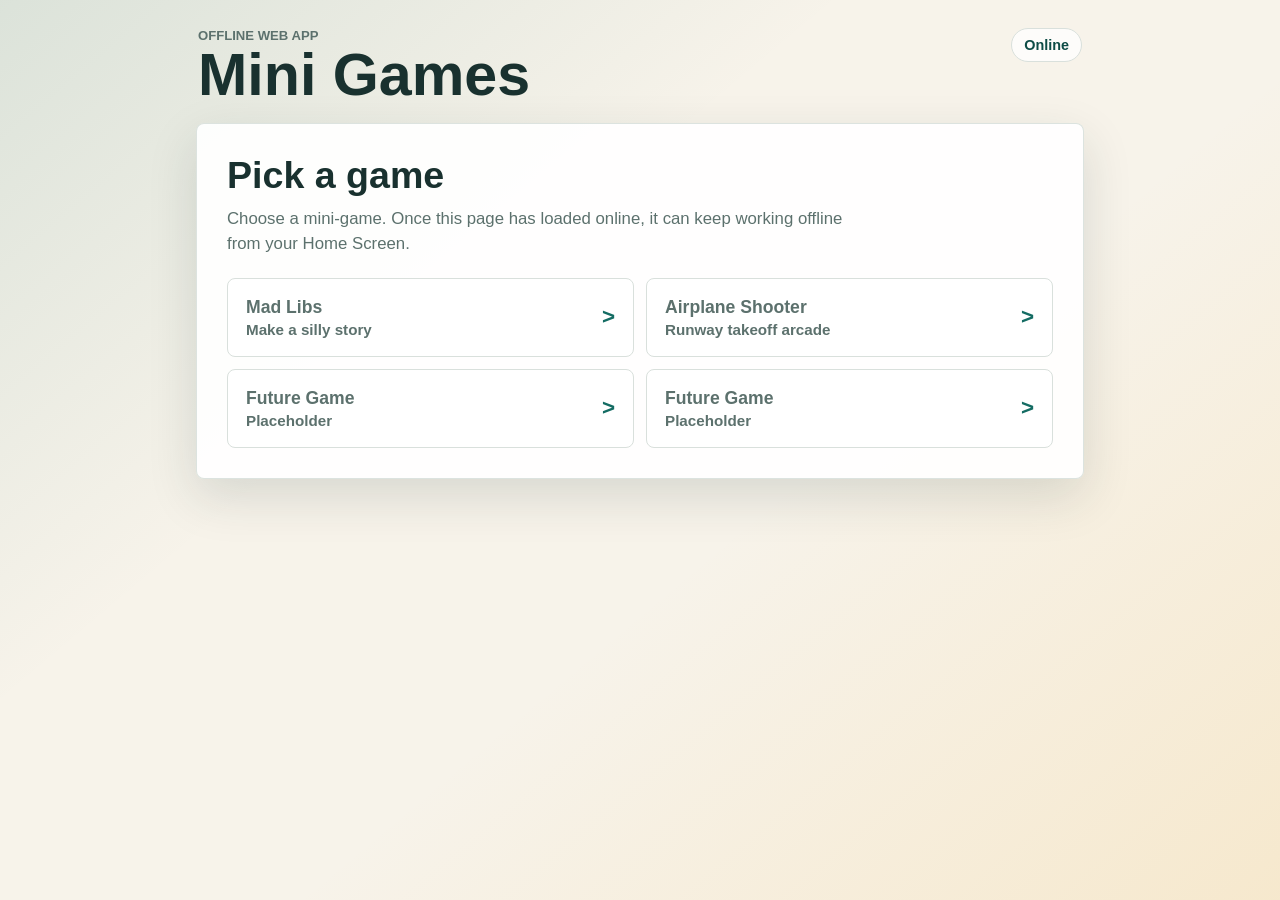
==== index.html @ a7ac85ab "Initial mini games web app" ====
<!doctype html>
<html lang="en">
  <head>
    <meta charset="utf-8">
    <meta name="viewport" content="width=device-width, initial-scale=1, viewport-fit=cover">
    <meta name="theme-color" content="#146c63">
    <meta name="apple-mobile-web-app-capable" content="yes">
    <meta name="apple-mobile-web-app-title" content="Mini Games">
    <meta name="apple-mobile-web-app-status-bar-style" content="default">
    <title>Mini Games</title>
    <link rel="manifest" href="./manifest.json">
    <link rel="icon" href="./assets/icons/app-icon.svg" type="image/svg+xml">
    <link rel="apple-touch-icon" href="./assets/icons/app-icon.svg">
    <link rel="stylesheet" href="./styles.css">
    <script type="module" src="./app.js"></script>
  </head>
  <body>
    <div class="app-frame">
      <header class="top-bar">
        <div>
          <p class="eyebrow">Offline web app</p>
          <h1>Mini Games</h1>
        </div>
        <span id="offlineStatus" class="status-pill" aria-live="polite">Ready</span>
      </header>

      <main id="app" class="screen" tabindex="-1"></main>
    </div>
  </body>
</html>
---- styles.css ----
:root {
  color-scheme: light;
  --bg: #f7f3ea;
  --panel: #ffffff;
  --ink: #19312f;
  --muted: #5c716d;
  --brand: #146c63;
  --brand-dark: #0e4c46;
  --accent: #f2b84b;
  --line: #d9e0dc;
  --shadow: 0 18px 50px rgba(26, 49, 47, 0.14);
  font-family: -apple-system, BlinkMacSystemFont, "Segoe UI", sans-serif;
}

* {
  box-sizing: border-box;
}

[hidden] {
  display: none !important;
}

html {
  min-height: 100%;
  background: var(--bg);
}

body {
  min-height: 100vh;
  margin: 0;
  color: var(--ink);
  background:
    linear-gradient(140deg, rgba(20, 108, 99, 0.12), transparent 36%),
    linear-gradient(320deg, rgba(242, 184, 75, 0.18), transparent 42%),
    var(--bg);
}

button,
input,
select {
  font: inherit;
}

button {
  border: 0;
}

.app-frame {
  width: min(100%, 920px);
  min-height: 100vh;
  margin: 0 auto;
  padding: max(18px, env(safe-area-inset-top)) max(16px, env(safe-area-inset-right)) max(22px, env(safe-area-inset-bottom)) max(16px, env(safe-area-inset-left));
}

.top-bar {
  display: flex;
  align-items: flex-start;
  justify-content: space-between;
  gap: 16px;
  padding: 10px 2px 20px;
}

.eyebrow {
  margin: 0 0 4px;
  color: var(--muted);
  font-size: 0.82rem;
  font-weight: 700;
  letter-spacing: 0;
  text-transform: uppercase;
}

h1,
h2,
h3,
p {
  margin-top: 0;
}

h1 {
  margin-bottom: 0;
  font-size: clamp(2rem, 8vw, 3.7rem);
  line-height: 0.95;
}

h2 {
  margin-bottom: 10px;
  font-size: clamp(1.55rem, 5vw, 2.35rem);
}

h3 {
  margin-bottom: 8px;
}

.status-pill {
  flex: 0 0 auto;
  min-height: 34px;
  padding: 8px 12px;
  border: 1px solid var(--line);
  border-radius: 999px;
  background: rgba(255, 255, 255, 0.78);
  color: var(--brand-dark);
  font-size: 0.9rem;
  font-weight: 800;
}

.screen {
  outline: none;
}

.panel {
  width: 100%;
  padding: clamp(18px, 4vw, 30px);
  border: 1px solid rgba(217, 224, 220, 0.9);
  border-radius: 8px;
  background: rgba(255, 255, 255, 0.92);
  box-shadow: var(--shadow);
}

.intro {
  max-width: 620px;
  color: var(--muted);
  font-size: 1.05rem;
  line-height: 1.45;
}

.menu-grid {
  display: grid;
  grid-template-columns: 1fr;
  gap: 12px;
  margin-top: 22px;
}

.menu-button,
.primary-button,
.secondary-button {
  min-height: 54px;
  border-radius: 8px;
  cursor: pointer;
  font-weight: 800;
  touch-action: manipulation;
}

.menu-button {
  display: flex;
  align-items: center;
  justify-content: space-between;
  gap: 16px;
  width: 100%;
  padding: 18px;
  background: #ffffff;
  color: var(--ink);
  border: 1px solid var(--line);
  text-align: left;
}

.menu-button strong {
  display: block;
  margin-bottom: 3px;
  font-size: 1.1rem;
}

.menu-button span {
  color: var(--muted);
  font-size: 0.95rem;
  font-weight: 600;
}

.menu-button::after {
  content: ">";
  color: var(--brand);
  font-size: 1.4rem;
}

.menu-button:active,
.primary-button:active,
.secondary-button:active {
  transform: scale(0.99);
}

.primary-button {
  padding: 0 20px;
  background: var(--brand);
  color: #ffffff;
}

.secondary-button {
  padding: 0 18px;
  background: #edf5f2;
  color: var(--brand-dark);
  border: 1px solid #cfe2dc;
}

.toolbar {
  display: flex;
  flex-wrap: wrap;
  gap: 10px;
  margin-bottom: 18px;
}

.field label {
  color: var(--muted);
  font-size: 0.95rem;
  font-weight: 800;
}

input {
  width: 100%;
  min-height: 52px;
  padding: 12px 14px;
  border: 1px solid var(--line);
  border-radius: 8px;
  background: #ffffff;
  color: var(--ink);
  font-size: 1rem;
}

select {
  width: 100%;
  min-height: 52px;
  padding: 12px 14px;
  border: 1px solid var(--line);
  border-radius: 8px;
  background: #ffffff;
  color: var(--ink);
  font-size: 1rem;
}

.word-grid {
  display: grid;
  grid-template-columns: 1fr;
  gap: 14px;
  margin: 18px 0 20px;
}

.field {
  display: grid;
  gap: 7px;
}

.field small {
  color: var(--muted);
  line-height: 1.35;
}

.result-story {
  margin: 18px 0 20px;
  padding: 18px;
  border-radius: 8px;
  background: #fff8e6;
  border: 1px solid #f1db9d;
  font-size: 1.13rem;
  line-height: 1.65;
}

.inserted-word {
  color: var(--brand-dark);
  font-weight: 900;
}

.history-section {
  margin-top: 24px;
  padding-top: 20px;
  border-top: 1px solid var(--line);
}

.history-list {
  display: grid;
  gap: 12px;
}

.history-item {
  display: grid;
  gap: 12px;
  padding: 14px;
  border: 1px solid var(--line);
  border-radius: 8px;
  background: #ffffff;
}

.history-item h3 {
  margin-bottom: 6px;
  font-size: 1rem;
}

.history-item p {
  margin-bottom: 0;
  color: var(--muted);
  line-height: 1.45;
}

.placeholder-art {
  display: grid;
  place-items: center;
  min-height: 160px;
  margin: 18px 0;
  border-radius: 8px;
  background: #e7f1ee;
  color: var(--brand-dark);
  font-size: clamp(3rem, 16vw, 6rem);
  font-weight: 900;
}

.game-panel {
  padding: clamp(10px, 2.4vw, 18px);
}

.game-header {
  display: grid;
  gap: 12px;
  margin-bottom: 14px;
}

.game-stats {
  display: flex;
  flex-wrap: wrap;
  gap: 8px;
}

.game-stats span {
  min-height: 36px;
  padding: 8px 10px;
  border: 1px solid var(--line);
  border-radius: 8px;
  background: #ffffff;
  color: var(--muted);
  font-weight: 800;
}

.game-stats strong {
  color: var(--ink);
}

.surface-stats {
  position: absolute;
  top: 10px;
  left: 10px;
  right: 10px;
  z-index: 2;
  gap: 5px;
  pointer-events: none;
}

.surface-stats span {
  min-height: 30px;
  padding: 6px 8px;
  background: rgba(255, 255, 255, 0.82);
  border-color: rgba(25, 49, 47, 0.24);
  color: #19312f;
  font-size: 0.78rem;
  backdrop-filter: blur(4px);
}

.layout-toggle {
  display: flex;
  flex-wrap: wrap;
  gap: 8px;
  margin: 0 0 16px;
}

.layout-toggle .is-selected {
  background: var(--brand);
  color: #ffffff;
  border-color: var(--brand-dark);
}

.plane-select {
  display: grid;
  gap: 14px;
}

.plane-choice-grid {
  display: grid;
  grid-template-columns: 1fr;
  gap: 10px;
}

.plane-choice {
  display: grid;
  grid-template-columns: 96px 1fr;
  align-items: center;
  gap: 4px 12px;
  min-height: 104px;
  padding: 12px;
  border: 2px solid var(--line);
  border-radius: 8px;
  background: #ffffff;
  color: var(--ink);
  text-align: left;
}

.plane-choice.is-selected {
  border-color: var(--brand);
  background: #edf8f5;
}

.plane-choice strong,
.plane-choice span {
  grid-column: 2;
}

.plane-choice span {
  color: var(--muted);
  font-size: 0.92rem;
  font-weight: 700;
}

.plane-preview {
  grid-row: 1 / span 2;
  width: 96px;
  height: 70px;
  border-radius: 8px;
  background: #eaf4f7;
}

.stage-picker {
  display: grid;
  gap: 7px;
  color: var(--muted);
  font-weight: 800;
}

.stage-picker span {
  font-size: 0.95rem;
}

.flight-deck {
  position: relative;
  display: block;
}

.canvas-wrap {
  position: relative;
  width: min(100%, 560px);
  margin: 0 auto;
}

.flight-canvas {
  display: block;
  width: 100%;
  aspect-ratio: 26 / 31;
  border: 4px solid #19312f;
  border-radius: 8px;
  background: #7fc7ff;
  box-shadow: 0 14px 38px rgba(25, 49, 47, 0.2);
  touch-action: none;
}

.flight-controls {
  position: absolute;
  inset: auto 10px 10px;
  z-index: 2;
  display: flex;
  align-items: end;
  justify-content: space-between;
  gap: 10px;
  pointer-events: none;
  touch-action: none;
}

.control-pad {
  display: grid;
  gap: 10px;
  pointer-events: auto;
}

.left-pad {
  grid-template-columns: 1fr 1fr;
  width: min(46%, 202px);
}

.right-pad {
  grid-template-columns: 1fr 48px;
  align-items: stretch;
  width: min(42%, 174px);
}

.control-button {
  position: relative;
  min-height: 60px;
  border-radius: 12px;
  background:
    linear-gradient(145deg, rgba(255, 255, 255, 0.94), rgba(203, 222, 226, 0.86));
  border: 2px solid rgba(25, 49, 47, 0.4);
  color: var(--ink);
  box-shadow:
    inset 0 2px 0 rgba(255, 255, 255, 0.85),
    0 5px 0 rgba(22, 36, 38, 0.38),
    0 10px 24px rgba(0, 0, 0, 0.22);
  font-size: 1.8rem;
  font-weight: 900;
  touch-action: none;
  user-select: none;
  backdrop-filter: blur(4px);
}

.left-pad .control-button {
  min-height: 76px;
  overflow: hidden;
  color: transparent;
  background:
    radial-gradient(circle at 50% 25%, rgba(255,255,255,0.95), transparent 22%),
    linear-gradient(145deg, rgba(241, 248, 247, 0.96), rgba(144, 178, 184, 0.92));
}

.left-pad .control-button::before {
  content: "";
  position: absolute;
  inset: 17px 15px;
  background: #173331;
  filter: drop-shadow(0 2px 0 rgba(255,255,255,0.45));
}

.left-pad .control-button[data-hold="left"]::before {
  clip-path: polygon(0 50%, 42% 8%, 42% 32%, 100% 32%, 100% 68%, 42% 68%, 42% 92%);
}

.left-pad .control-button[data-hold="right"]::before {
  clip-path: polygon(100% 50%, 58% 8%, 58% 32%, 0 32%, 0 68%, 58% 68%, 58% 92%);
}

.left-pad .control-button::after {
  content: "";
  position: absolute;
  left: 18px;
  right: 18px;
  bottom: 10px;
  height: 5px;
  border-radius: 999px;
  background: rgba(20, 108, 99, 0.38);
}

.control-button:active {
  transform: translateY(3px);
  box-shadow:
    inset 0 2px 0 rgba(255, 255, 255, 0.85),
    0 2px 0 rgba(22, 36, 38, 0.38),
    0 6px 16px rgba(0, 0, 0, 0.2);
}

.small-control {
  min-height: 42px;
  border-radius: 10px;
  font-size: 0.78rem;
}

.fire-control {
  grid-column: 1 / span 2;
  position: relative;
  min-height: 64px;
  background:
    radial-gradient(circle at 50% 32%, rgba(255,255,255,0.4), transparent 24%),
    linear-gradient(145deg, #e54b42, #9f2020);
  color: #ffffff;
  border-color: #771818;
  font-size: 1.02rem;
  text-transform: uppercase;
}

.fire-control::before {
  content: "";
  display: inline-block;
  width: 34px;
  height: 18px;
  margin-right: 8px;
  vertical-align: -4px;
  background:
    linear-gradient(#263238, #263238) 4px 7px / 28px 5px no-repeat,
    radial-gradient(circle at 6px 9px, #dfe8ea 0 5px, #263238 6px 8px, transparent 9px);
}

.throttle-stick {
  grid-row: 1 / span 2;
  display: grid;
  gap: 5px;
  padding: 7px;
  border-radius: 14px;
  border: 2px solid #30373d;
  background:
    linear-gradient(90deg, rgba(255,255,255,0.1), transparent 26%),
    #172126;
  box-shadow:
    inset 0 0 0 2px rgba(255,255,255,0.08),
    0 5px 0 rgba(22, 36, 38, 0.38);
}

.throttle-stick span {
  width: 100%;
  min-height: 16px;
  border-radius: 999px;
  background: #354148;
  border: 1px solid rgba(255,255,255,0.12);
}

.throttle-stick span.is-on {
  background: linear-gradient(#ffe08d, var(--accent));
  box-shadow: 0 0 10px rgba(242, 184, 75, 0.78);
}

.game-message {
  position: absolute;
  left: 50%;
  top: 54px;
  bottom: auto;
  z-index: 2;
  display: grid;
  gap: 2px;
  width: min(72%, 340px);
  padding: 8px 10px;
  border-radius: 8px;
  background: rgba(255, 248, 230, 0.24);
  border: 1px solid rgba(255, 248, 230, 0.38);
  color: #19312f;
  opacity: 0;
  pointer-events: none;
  text-align: center;
  transform: translateX(-50%) translateY(-6px);
  transition: opacity 160ms ease, transform 160ms ease;
}

.game-message.is-visible {
  opacity: 1;
  transform: translateX(-50%) translateY(0);
}

.game-message span {
  color: #304c49;
  line-height: 1.35;
}

.game-overlay {
  position: absolute;
  inset: 0;
  display: grid;
  place-items: center;
  padding: 16px;
  border-radius: 8px;
  background: rgba(10, 22, 26, 0.44);
  z-index: 20;
}

.air-game {
  position: relative;
}

.overlay-card {
  display: grid;
  gap: 12px;
  width: min(100%, 320px);
  padding: 18px;
  border-radius: 8px;
  background: #ffffff;
  box-shadow: 0 20px 50px rgba(0, 0, 0, 0.25);
  text-align: center;
}

.overlay-card h3,
.overlay-card p,
.overlay-detail {
  margin-bottom: 0;
}

.overlay-detail {
  color: var(--muted);
  line-height: 1.45;
}

.score-breakdown {
  display: grid;
  gap: 8px;
  margin: 0;
  text-align: left;
}

.score-breakdown div {
  display: grid;
  grid-template-columns: 1fr auto;
  gap: 12px;
  align-items: baseline;
}

.score-breakdown dt,
.score-breakdown dd {
  margin: 0;
}

.score-breakdown dd {
  color: var(--ink);
  font-weight: 900;
}

.score-total {
  margin-top: 6px;
  padding-top: 10px;
  border-top: 1px solid var(--line);
  color: var(--ink);
  font-size: 1.18rem;
  font-weight: 900;
}

.final-score-form {
  display: grid;
  gap: 10px;
  margin-top: 10px;
  text-align: left;
}

.final-score-form label {
  display: grid;
  gap: 6px;
  color: var(--muted);
  font-weight: 800;
}

.leaderboard-table {
  width: 100%;
  border-collapse: collapse;
  overflow: hidden;
  border-radius: 8px;
  background: #f7fbfa;
  font-size: 0.9rem;
  text-align: left;
}

.leaderboard-table th,
.leaderboard-table td {
  padding: 8px 7px;
  border-bottom: 1px solid var(--line);
}

.leaderboard-table th {
  color: var(--ink);
}

.leaderboard-table td:nth-child(1),
.leaderboard-table td:nth-child(3),
.leaderboard-table td:nth-child(4) {
  font-weight: 900;
}

.overlay-actions {
  display: grid;
  gap: 8px;
}

.hint {
  color: var(--muted);
  line-height: 1.45;
}

@media (min-width: 680px) {
  .menu-grid {
    grid-template-columns: repeat(2, minmax(0, 1fr));
  }

  .word-grid {
    grid-template-columns: repeat(2, minmax(0, 1fr));
  }

  .history-item {
    grid-template-columns: 1fr auto;
    align-items: center;
  }

  .game-header {
    grid-template-columns: 1fr auto;
    align-items: start;
  }

  .plane-choice-grid {
    grid-template-columns: repeat(3, minmax(0, 1fr));
  }

  .plane-choice {
    grid-template-columns: 1fr;
    justify-items: center;
    text-align: center;
  }

  .plane-choice strong,
  .plane-choice span {
    grid-column: auto;
  }

  .plane-preview {
    grid-row: auto;
  }
}

@media (min-width: 860px) {
  .air-game[data-layout="landscape"] .flight-deck {
    display: block;
  }

  .air-game[data-layout="landscape"] .canvas-wrap {
    width: min(100%, 920px);
  }

  .air-game[data-layout="landscape"] .flight-canvas {
    aspect-ratio: 16 / 9;
  }

  .air-game[data-layout="landscape"] .left-pad {
    width: min(30%, 210px);
  }

  .air-game[data-layout="landscape"] .right-pad {
    width: min(26%, 190px);
  }

  .air-game[data-layout="landscape"] .game-message {
    left: 50%;
    top: 50px;
    right: auto;
    bottom: auto;
    width: min(36%, 360px);
    transform: translateX(-50%);
  }

  .air-game[data-layout="landscape"] .game-message.is-visible {
    transform: translateX(-50%) translateY(0);
  }
}
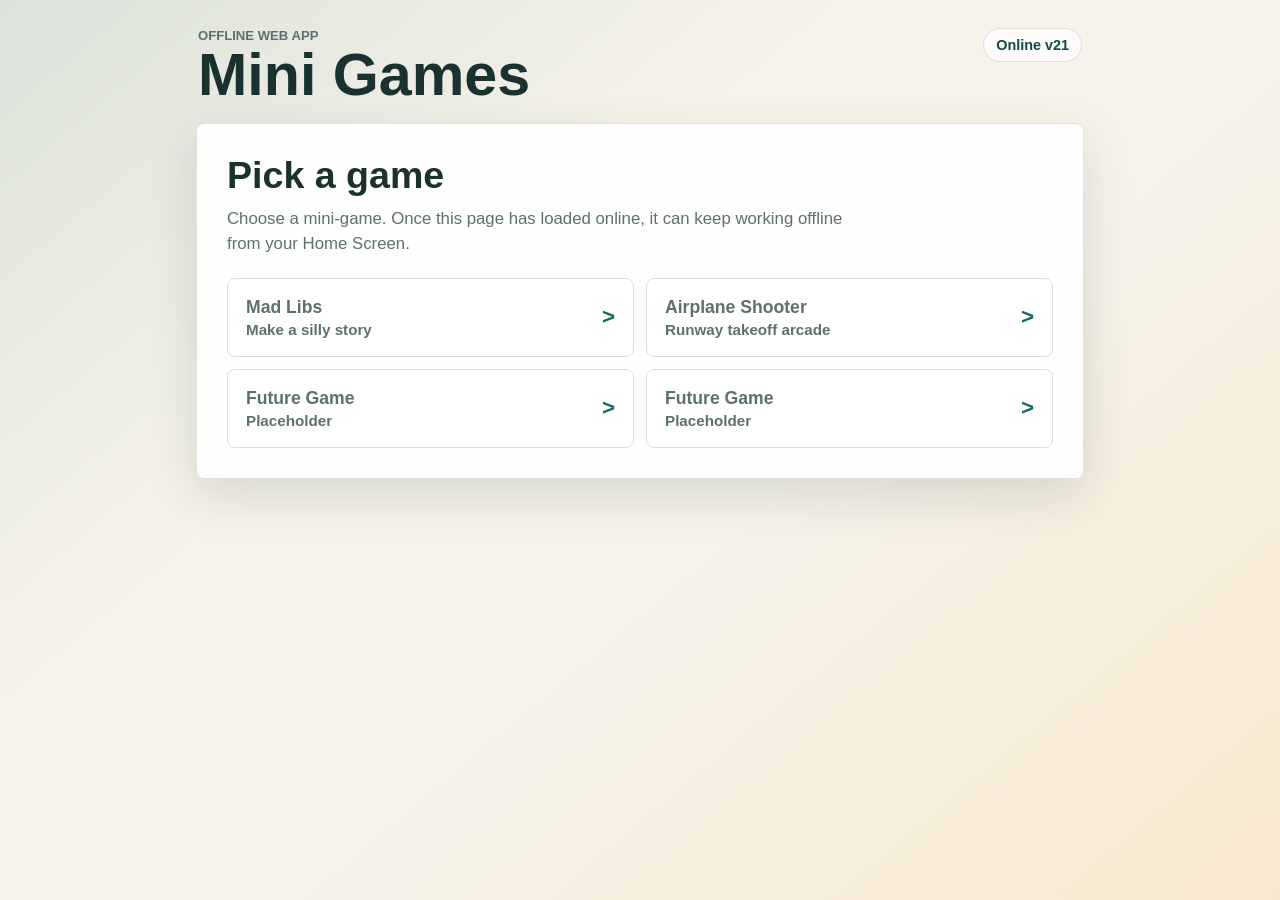
==== commit 6bb6f1f2: "Add biplane app icon" ====
--- a/index.html
+++ b/index.html
@@ -9,8 +9,8 @@
     <meta name="apple-mobile-web-app-status-bar-style" content="default">
     <title>Mini Games</title>
     <link rel="manifest" href="./manifest.json">
-    <link rel="icon" href="./assets/icons/app-icon.svg" type="image/svg+xml">
-    <link rel="apple-touch-icon" href="./assets/icons/app-icon.svg">
+    <link rel="icon" href="./assets/icons/app-icon-192.png" type="image/png">
+    <link rel="apple-touch-icon" href="./assets/icons/app-icon-180.png">
     <link rel="stylesheet" href="./styles.css">
     <script type="module" src="./app.js"></script>
   </head>
--- a/styles.css
+++ b/styles.css
@@ -33,6 +33,8 @@
     linear-gradient(140deg, rgba(20, 108, 99, 0.12), transparent 36%),
     linear-gradient(320deg, rgba(242, 184, 75, 0.18), transparent 42%),
     var(--bg);
+  -webkit-tap-highlight-color: transparent;
+  -webkit-touch-callout: none;
 }
 
 button,
@@ -43,6 +45,10 @@
 
 button {
   border: 0;
+  -webkit-tap-highlight-color: transparent;
+  -webkit-touch-callout: none;
+  -webkit-user-select: none;
+  user-select: none;
 }
 
 .app-frame {
@@ -434,6 +440,10 @@
   margin: 0 auto;
 }
 
+.air-game[data-layout="landscape"] .canvas-wrap {
+  width: min(100%, 920px);
+}
+
 .flight-canvas {
   display: block;
   width: 100%;
@@ -443,6 +453,31 @@
   background: #7fc7ff;
   box-shadow: 0 14px 38px rgba(25, 49, 47, 0.2);
   touch-action: none;
+}
+
+.air-game[data-layout="landscape"] .flight-canvas {
+  aspect-ratio: 16 / 9;
+}
+
+.air-game[data-layout="landscape"] .left-pad {
+  width: min(32%, 210px);
+}
+
+.air-game[data-layout="landscape"] .right-pad {
+  width: min(30%, 190px);
+}
+
+.air-game[data-layout="landscape"] .game-message {
+  left: 50%;
+  top: 50px;
+  right: auto;
+  bottom: auto;
+  width: min(42%, 360px);
+  transform: translateX(-50%);
+}
+
+.air-game[data-layout="landscape"] .game-message.is-visible {
+  transform: translateX(-50%) translateY(0);
 }
 
 .flight-controls {
@@ -455,6 +490,9 @@
   gap: 10px;
   pointer-events: none;
   touch-action: none;
+  -webkit-touch-callout: none;
+  -webkit-user-select: none;
+  user-select: none;
 }
 
 .control-pad {
@@ -490,6 +528,9 @@
   font-weight: 900;
   touch-action: none;
   user-select: none;
+  -webkit-user-select: none;
+  -webkit-touch-callout: none;
+  -webkit-tap-highlight-color: transparent;
   backdrop-filter: blur(4px);
 }
 
@@ -527,14 +568,6 @@
   height: 5px;
   border-radius: 999px;
   background: rgba(20, 108, 99, 0.38);
-}
-
-.control-button:active {
-  transform: translateY(3px);
-  box-shadow:
-    inset 0 2px 0 rgba(255, 255, 255, 0.85),
-    0 2px 0 rgba(22, 36, 38, 0.38),
-    0 6px 16px rgba(0, 0, 0, 0.2);
 }
 
 .small-control {
@@ -791,32 +824,50 @@
     display: block;
   }
 
-  .air-game[data-layout="landscape"] .canvas-wrap {
-    width: min(100%, 920px);
-  }
-
-  .air-game[data-layout="landscape"] .flight-canvas {
-    aspect-ratio: 16 / 9;
-  }
-
-  .air-game[data-layout="landscape"] .left-pad {
-    width: min(30%, 210px);
-  }
-
-  .air-game[data-layout="landscape"] .right-pad {
-    width: min(26%, 190px);
-  }
-
   .air-game[data-layout="landscape"] .game-message {
-    left: 50%;
-    top: 50px;
-    right: auto;
-    bottom: auto;
     width: min(36%, 360px);
-    transform: translateX(-50%);
-  }
-
-  .air-game[data-layout="landscape"] .game-message.is-visible {
-    transform: translateX(-50%) translateY(0);
-  }
-}
+  }
+}
+
+@media (orientation: landscape) and (max-height: 520px) {
+  .app-frame {
+    width: 100%;
+    padding: max(6px, env(safe-area-inset-top)) max(8px, env(safe-area-inset-right)) max(8px, env(safe-area-inset-bottom)) max(8px, env(safe-area-inset-left));
+  }
+
+  .top-bar {
+    padding: 2px 0 6px;
+  }
+
+  .top-bar h1 {
+    font-size: 1.35rem;
+  }
+
+  .eyebrow {
+    display: none;
+  }
+
+  .status-pill {
+    min-height: 28px;
+    padding: 5px 9px;
+    font-size: 0.78rem;
+  }
+
+  .game-panel {
+    padding: 8px;
+  }
+
+  .game-header,
+  .layout-toggle {
+    margin-bottom: 8px;
+  }
+
+  .game-header .intro {
+    display: none;
+  }
+
+  .game-header h2 {
+    margin-bottom: 0;
+    font-size: 1.25rem;
+  }
+}
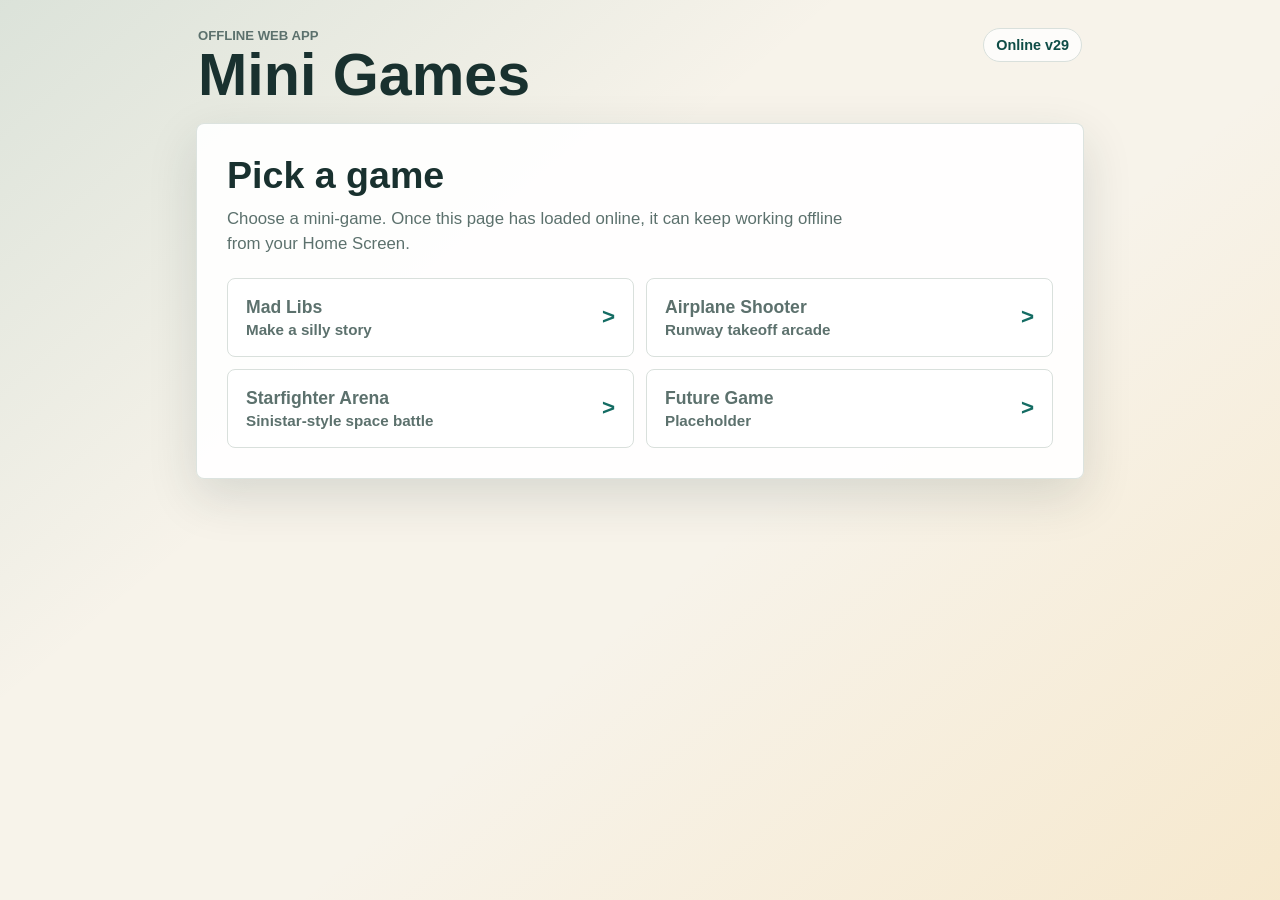
==== commit 0d25b719: "Fix Starfighter sprites and touch gestures" ====
--- a/index.html
+++ b/index.html
@@ -2,7 +2,7 @@
 <html lang="en">
   <head>
     <meta charset="utf-8">
-    <meta name="viewport" content="width=device-width, initial-scale=1, viewport-fit=cover">
+    <meta name="viewport" content="width=device-width, initial-scale=1, maximum-scale=1, user-scalable=no, viewport-fit=cover">
     <meta name="theme-color" content="#146c63">
     <meta name="apple-mobile-web-app-capable" content="yes">
     <meta name="apple-mobile-web-app-title" content="Mini Games">
--- a/styles.css
+++ b/styles.css
@@ -684,6 +684,7 @@
   background: #ffffff;
   box-shadow: 0 20px 50px rgba(0, 0, 0, 0.25);
   text-align: center;
+  pointer-events: auto;
 }
 
 .overlay-card h3,
@@ -871,3 +872,258 @@
     font-size: 1.25rem;
   }
 }
+
+.star-panel {
+  background: rgba(8, 13, 27, 0.96);
+  color: #eef6ff;
+  border-color: rgba(124, 168, 210, 0.3);
+}
+
+.star-panel .intro,
+.star-select h3 {
+  color: #b9c8d6;
+}
+
+.star-select,
+.starship-choice-grid {
+  display: grid;
+  gap: 14px;
+}
+
+.starship-choice {
+  display: grid;
+  grid-template-columns: 112px 1fr;
+  align-items: center;
+  gap: 4px 14px;
+  min-height: 112px;
+  padding: 12px;
+  border: 2px solid rgba(139, 166, 195, 0.46);
+  border-radius: 8px;
+  background: #101a2d;
+  color: #eef6ff;
+  text-align: left;
+}
+
+.starship-choice.is-selected {
+  border-color: #ffce62;
+  background: #18233a;
+}
+
+.starship-choice strong,
+.starship-choice span {
+  grid-column: 2;
+}
+
+.starship-choice span {
+  color: #aebdca;
+  font-size: 0.92rem;
+  font-weight: 700;
+}
+
+.starship-preview {
+  grid-row: 1 / span 2;
+  width: 112px;
+  height: 72px;
+  border-radius: 8px;
+  background: #08101e;
+}
+
+.star-deck {
+  position: relative;
+}
+
+.star-canvas-wrap {
+  position: relative;
+  width: min(100%, 900px);
+  margin: 0 auto;
+  touch-action: none;
+  overscroll-behavior: contain;
+  -webkit-user-select: none;
+  user-select: none;
+}
+
+.star-canvas {
+  display: block;
+  width: 100%;
+  aspect-ratio: 45 / 28;
+  border: 4px solid #26354d;
+  border-radius: 8px;
+  background: #050810;
+  box-shadow: 0 18px 44px rgba(0, 0, 0, 0.42);
+  touch-action: none;
+}
+
+.star-stats span {
+  background: rgba(8, 13, 27, 0.72);
+  border-color: rgba(142, 231, 255, 0.24);
+  color: #b9c8d6;
+}
+
+.star-stats strong {
+  color: #ffffff;
+}
+
+.star-panel .game-overlay {
+  align-items: end;
+  justify-items: center;
+  padding-top: 76px;
+}
+
+.star-panel .overlay-card {
+  margin-bottom: 12px;
+  background: rgba(13, 21, 36, 0.94);
+  border: 1px solid rgba(142, 231, 255, 0.26);
+  color: #eef6ff;
+}
+
+.star-panel .overlay-detail,
+.star-panel .final-score-form label {
+  color: #c8d6e3;
+}
+
+.star-panel .leaderboard-table {
+  background: rgba(6, 13, 25, 0.72);
+}
+
+.star-panel .leaderboard-table th,
+.star-panel .leaderboard-table td {
+  border-color: rgba(142, 231, 255, 0.18);
+}
+
+.star-panel .leaderboard-table th {
+  color: #ffffff;
+}
+
+.star-controls {
+  position: absolute;
+  inset: auto 12px 12px;
+  z-index: 3;
+  display: flex;
+  align-items: end;
+  justify-content: space-between;
+  gap: 12px;
+  pointer-events: none;
+  touch-action: none;
+  -webkit-user-select: none;
+  user-select: none;
+}
+
+.star-joystick {
+  position: relative;
+  width: clamp(150px, 32vw, 214px);
+  aspect-ratio: 1;
+  border: 2px solid rgba(142, 231, 255, 0.42);
+  border-radius: 50%;
+  background:
+    radial-gradient(circle at 50% 50%, rgba(142, 231, 255, 0.16), transparent 34%),
+    rgba(7, 15, 29, 0.72);
+  box-shadow: inset 0 0 0 2px rgba(255, 255, 255, 0.06), 0 12px 30px rgba(0, 0, 0, 0.38);
+  pointer-events: auto;
+  backdrop-filter: blur(5px);
+}
+
+.star-joystick span {
+  position: absolute;
+  left: 50%;
+  top: 50%;
+  width: 40%;
+  aspect-ratio: 1;
+  border-radius: 50%;
+  background: linear-gradient(145deg, #f4fbff, #6ca3c7);
+  border: 2px solid rgba(4, 10, 18, 0.7);
+  box-shadow: 0 8px 18px rgba(0, 0, 0, 0.34), inset 0 3px 0 rgba(255, 255, 255, 0.7);
+  transform: translate(-50%, -50%);
+}
+
+.star-action-pad {
+  display: grid;
+  grid-template-columns: 1fr;
+  gap: 10px;
+  width: min(40%, 190px);
+  pointer-events: auto;
+}
+
+.star-fire-button,
+.star-torpedo-button {
+  min-height: 58px;
+  border-radius: 8px;
+  color: #ffffff;
+  font-weight: 900;
+  text-transform: uppercase;
+  touch-action: none;
+  -webkit-user-select: none;
+  user-select: none;
+  box-shadow: 0 6px 0 rgba(0, 0, 0, 0.36), 0 14px 26px rgba(0, 0, 0, 0.28);
+}
+
+.star-fire-button {
+  background: linear-gradient(145deg, #ff5a4f, #a61f26);
+  border: 2px solid #70151b;
+}
+
+.star-torpedo-button {
+  background: linear-gradient(145deg, #ffce62, #b96d21);
+  border: 2px solid #7a4316;
+}
+
+.star-torpedo-button:disabled {
+  background: linear-gradient(145deg, rgba(154, 166, 178, 0.82), rgba(69, 78, 90, 0.88));
+  border-color: #4a5562;
+  color: rgba(255, 255, 255, 0.58);
+  box-shadow: none;
+}
+
+.star-message {
+  background: rgba(8, 13, 27, 0.78);
+  border-color: rgba(142, 231, 255, 0.3);
+  color: #eef6ff;
+}
+
+.star-message span {
+  color: #c8d6e3;
+}
+
+@media (min-width: 720px) {
+  .starship-choice-grid {
+    grid-template-columns: repeat(2, minmax(0, 1fr));
+  }
+
+  .starship-choice {
+    grid-template-columns: 1fr;
+    justify-items: center;
+    text-align: center;
+  }
+
+  .starship-choice strong,
+  .starship-choice span {
+    grid-column: auto;
+  }
+
+  .starship-preview {
+    grid-row: auto;
+  }
+}
+
+@media (max-width: 520px) {
+  .star-canvas {
+    aspect-ratio: 10 / 13;
+  }
+
+  .star-controls {
+    inset: auto 8px 8px;
+  }
+
+  .star-joystick {
+    width: clamp(142px, 44vw, 184px);
+  }
+
+  .star-action-pad {
+    width: min(44%, 160px);
+  }
+
+  .star-fire-button,
+  .star-torpedo-button {
+    min-height: 52px;
+    font-size: 0.8rem;
+  }
+}
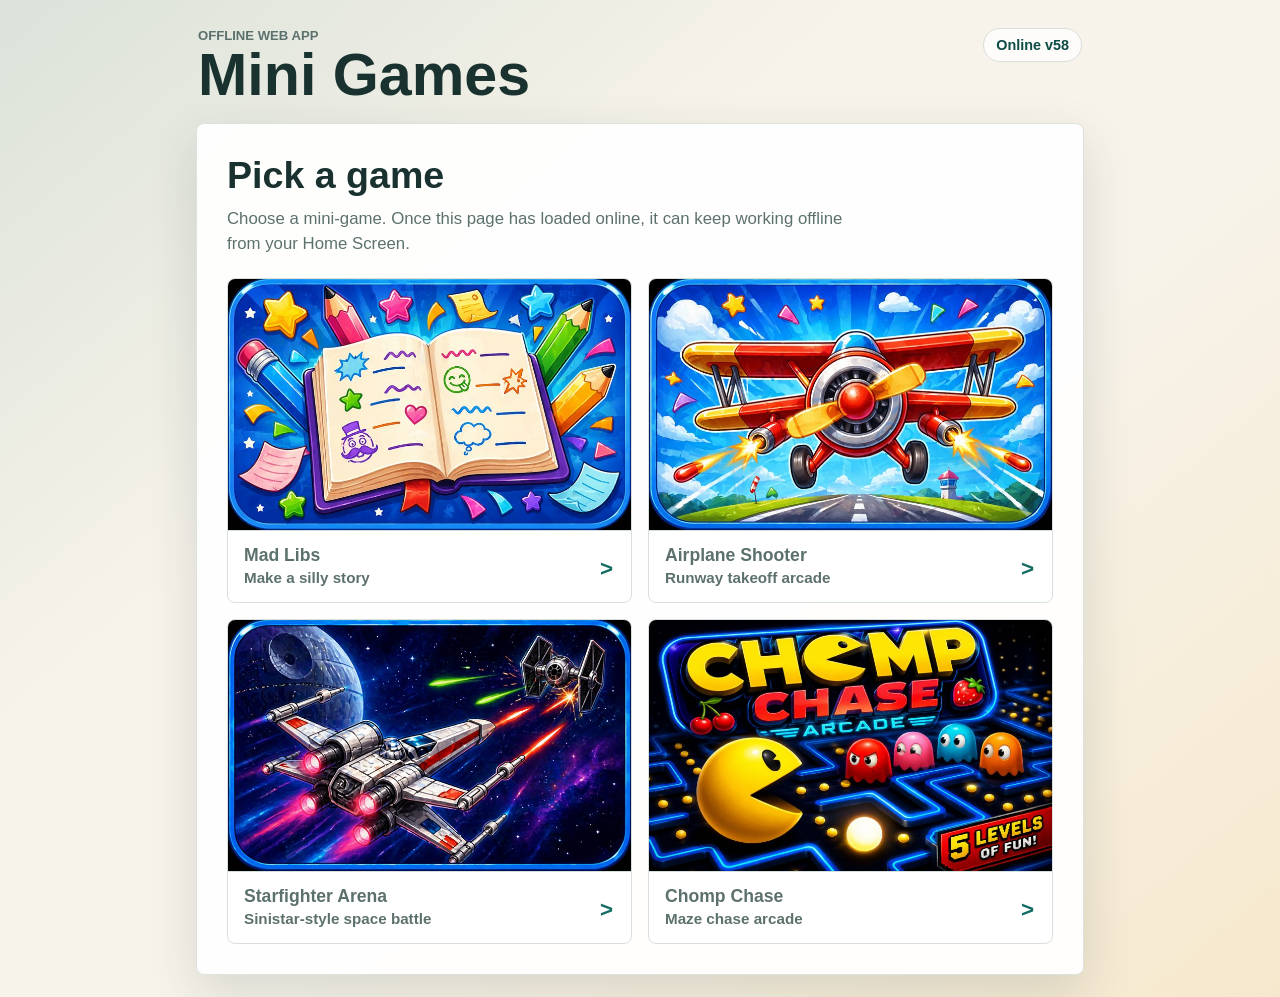
==== commit deb925d4: "Add Firebase global leaderboards" ====
--- a/index.html
+++ b/index.html
@@ -12,6 +12,14 @@
     <link rel="icon" href="./assets/icons/app-icon-192.png" type="image/png">
     <link rel="apple-touch-icon" href="./assets/icons/app-icon-180.png">
     <link rel="stylesheet" href="./styles.css">
+    <script type="importmap">
+      {
+        "imports": {
+          "firebase/app": "https://www.gstatic.com/firebasejs/10.12.5/firebase-app.js",
+          "firebase/firestore": "https://www.gstatic.com/firebasejs/10.12.5/firebase-firestore.js"
+        }
+      }
+    </script>
     <script type="module" src="./app.js"></script>
   </head>
   <body>
--- a/styles.css
+++ b/styles.css
@@ -132,7 +132,7 @@
 .menu-grid {
   display: grid;
   grid-template-columns: 1fr;
-  gap: 12px;
+  gap: 16px;
   margin-top: 22px;
 }
 
@@ -147,18 +147,45 @@
 }
 
 .menu-button {
+  position: relative;
   display: flex;
-  align-items: center;
-  justify-content: space-between;
-  gap: 16px;
+  flex-direction: column;
+  align-items: stretch;
+  gap: 0;
   width: 100%;
-  padding: 18px;
+  overflow: hidden;
+  padding: 0;
   background: #ffffff;
   color: var(--ink);
   border: 1px solid var(--line);
   text-align: left;
 }
 
+.menu-graphic {
+  display: block;
+  width: 100%;
+  aspect-ratio: 8 / 5;
+  border: 0;
+  border-bottom: 1px solid rgba(25, 49, 47, 0.12);
+  border-radius: 0;
+  object-fit: cover;
+  background: #eef6f3;
+}
+
+.menu-graphic-placeholder {
+  display: grid;
+  place-items: center;
+  color: rgba(25, 49, 47, 0.38);
+  font-size: 2rem;
+  font-weight: 900;
+}
+
+.menu-button > span:not(.menu-graphic-placeholder) {
+  display: block;
+  min-width: 0;
+  padding: 14px 46px 16px 16px;
+}
+
 .menu-button strong {
   display: block;
   margin-bottom: 3px;
@@ -173,6 +200,9 @@
 
 .menu-button::after {
   content: ">";
+  position: absolute;
+  right: 18px;
+  bottom: 20px;
   color: var(--brand);
   font-size: 1.4rem;
 }
@@ -203,6 +233,142 @@
   margin-bottom: 18px;
 }
 
+.screen[data-game="mad-libs"] {
+  position: relative;
+  isolation: isolate;
+  min-height: 68vh;
+  padding: clamp(8px, 2vw, 18px);
+  border-radius: 8px;
+  background:
+    radial-gradient(circle at 10% 14%, rgba(255, 211, 85, 0.95) 0 5px, transparent 6px),
+    radial-gradient(circle at 82% 9%, rgba(63, 214, 170, 0.8) 0 7px, transparent 8px),
+    radial-gradient(circle at 92% 66%, rgba(255, 125, 173, 0.9) 0 6px, transparent 7px),
+    radial-gradient(circle at 17% 88%, rgba(118, 174, 255, 0.8) 0 8px, transparent 9px),
+    linear-gradient(135deg, #fff0a8 0%, #ffd1e4 28%, #bde9ff 60%, #c9f7b5 100%);
+  overflow: hidden;
+}
+
+.screen[data-game="mad-libs"]::before,
+.screen[data-game="mad-libs"]::after {
+  content: "";
+  position: absolute;
+  inset: 0;
+  z-index: 0;
+  pointer-events: none;
+}
+
+.screen[data-game="mad-libs"]::before {
+  background:
+    linear-gradient(45deg, transparent 0 46%, rgba(255, 255, 255, 0.58) 46% 54%, transparent 54% 100%) 6% 12% / 34px 34px no-repeat,
+    linear-gradient(-45deg, transparent 0 46%, rgba(255, 255, 255, 0.58) 46% 54%, transparent 54% 100%) 6% 12% / 34px 34px no-repeat,
+    linear-gradient(45deg, transparent 0 46%, rgba(255, 255, 255, 0.52) 46% 54%, transparent 54% 100%) 92% 28% / 28px 28px no-repeat,
+    linear-gradient(-45deg, transparent 0 46%, rgba(255, 255, 255, 0.52) 46% 54%, transparent 54% 100%) 92% 28% / 28px 28px no-repeat,
+    linear-gradient(45deg, transparent 0 46%, rgba(255, 255, 255, 0.58) 46% 54%, transparent 54% 100%) 84% 88% / 38px 38px no-repeat,
+    linear-gradient(-45deg, transparent 0 46%, rgba(255, 255, 255, 0.58) 46% 54%, transparent 54% 100%) 84% 88% / 38px 38px no-repeat;
+}
+
+.screen[data-game="mad-libs"]::after {
+  background:
+    repeating-linear-gradient(90deg, rgba(255, 255, 255, 0.18) 0 8px, transparent 8px 24px),
+    repeating-linear-gradient(0deg, rgba(255, 255, 255, 0.12) 0 7px, transparent 7px 28px);
+  mix-blend-mode: soft-light;
+}
+
+.mad-libs-panel {
+  position: relative;
+  z-index: 1;
+  overflow: hidden;
+  border: 3px solid #ffffff;
+  background:
+    linear-gradient(#ffffff, #ffffff) padding-box,
+    linear-gradient(135deg, #ffcf3f, #ff6fb1, #62d8f9, #68d86a) border-box;
+  box-shadow: 0 18px 45px rgba(100, 55, 138, 0.18), 0 0 0 8px rgba(255, 255, 255, 0.35);
+}
+
+.mad-libs-panel::before {
+  content: "";
+  position: absolute;
+  right: -34px;
+  top: -42px;
+  width: 160px;
+  aspect-ratio: 1;
+  border-radius: 50%;
+  background: radial-gradient(circle, rgba(255, 207, 63, 0.42), rgba(255, 111, 177, 0.18) 54%, transparent 66%);
+  pointer-events: none;
+}
+
+.mad-libs-panel h2 {
+  color: #8a2a8d;
+  text-shadow: 2px 2px 0 #ffe36e;
+}
+
+.mad-libs-panel .intro,
+.mad-libs-panel .hint {
+  color: #33445a;
+}
+
+.mad-libs-panel .primary-button {
+  background: linear-gradient(135deg, #ff6b54, #d844a9);
+  box-shadow: 0 8px 0 #9f2c79;
+}
+
+.mad-libs-panel .secondary-button {
+  border-color: #ffd064;
+  background: #fff6cf;
+  color: #7a2a82;
+}
+
+.mad-libs-field {
+  position: relative;
+  padding: 10px;
+  border: 2px dashed rgba(255, 159, 52, 0.45);
+  border-radius: 8px;
+  background: #fffdf3;
+}
+
+.mad-libs-field:nth-child(2n) {
+  border-color: rgba(57, 190, 148, 0.48);
+  background: #f1fff8;
+}
+
+.mad-libs-field:nth-child(3n) {
+  border-color: rgba(255, 111, 177, 0.48);
+  background: #fff3fb;
+}
+
+.mad-libs-field.star-blank::after {
+  content: "";
+  position: absolute;
+  right: 13px;
+  top: 35px;
+  z-index: 1;
+  width: 24px;
+  aspect-ratio: 1;
+  background: #ffb000;
+  clip-path: polygon(50% 0, 61% 34%, 98% 35%, 68% 56%, 79% 92%, 50% 70%, 21% 92%, 32% 56%, 2% 35%, 39% 34%);
+  filter: drop-shadow(0 2px 0 #ffffff) drop-shadow(0 3px 0 rgba(123, 77, 0, 0.14));
+  pointer-events: none;
+}
+
+.mad-libs-field.star-blank input {
+  padding-right: 42px;
+}
+
+.mad-libs-panel .result-story {
+  border: 2px dashed #ffbd39;
+  background:
+    radial-gradient(circle at 98% 12%, rgba(255, 111, 177, 0.25) 0 18px, transparent 19px),
+    radial-gradient(circle at 4% 88%, rgba(75, 205, 242, 0.28) 0 22px, transparent 23px),
+    #fff9d9;
+}
+
+.mad-libs-panel .inserted-word {
+  color: #c7288f;
+  background: #ffec6e;
+  border-radius: 6px;
+  padding: 0 4px;
+}
+
 .field label {
   color: var(--muted);
   font-size: 0.95rem;
@@ -272,6 +438,7 @@
 .history-list {
   display: grid;
   gap: 12px;
+  margin-top: 18px;
 }
 
 .history-item {
@@ -283,9 +450,29 @@
   background: #ffffff;
 }
 
+.history-summary {
+  display: block;
+  width: 100%;
+  min-height: 0;
+  padding: 0;
+  border-radius: 0;
+  background: transparent;
+  color: var(--ink);
+  text-align: left;
+  cursor: pointer;
+}
+
 .history-item h3 {
   margin-bottom: 6px;
   font-size: 1rem;
+}
+
+.history-item span {
+  display: block;
+  margin-bottom: 6px;
+  color: var(--brand-dark);
+  font-size: 0.88rem;
+  font-weight: 800;
 }
 
 .history-item p {
@@ -771,6 +958,43 @@
   font-weight: 900;
 }
 
+.leaderboard-table tr.is-new-score td {
+  background: #fff3c7;
+  border-top: 1px solid #e1b744;
+  border-bottom: 1px solid #e1b744;
+  color: var(--ink);
+}
+
+.leaderboard-table tr.is-new-score td:first-child {
+  border-left: 3px solid #d89b12;
+}
+
+.new-score-badge {
+  display: inline-block;
+  margin-left: 6px;
+  padding: 2px 6px;
+  border-radius: 999px;
+  background: #d89b12;
+  color: #ffffff;
+  font-size: 0.68rem;
+  font-weight: 900;
+  letter-spacing: 0;
+  vertical-align: middle;
+}
+
+.leaderboard-table .score-divider td {
+  height: 8px;
+  padding: 0;
+  border-bottom: 0;
+  background: transparent;
+}
+
+.danger-button {
+  border-color: #e0a3a3;
+  background: #fff0f0;
+  color: #8f1f24;
+}
+
 .overlay-actions {
   display: grid;
   gap: 8px;
@@ -885,9 +1109,42 @@
 }
 
 .star-select,
-.starship-choice-grid {
+.starship-choice-grid,
+.star-difficulty,
+.star-difficulty-grid {
   display: grid;
   gap: 14px;
+}
+
+.star-difficulty-grid {
+  grid-template-columns: repeat(4, minmax(0, 1fr));
+}
+
+.star-difficulty-choice {
+  display: grid;
+  place-items: center;
+  gap: 2px;
+  min-height: 64px;
+  padding: 8px;
+  border: 2px solid rgba(139, 166, 195, 0.46);
+  border-radius: 8px;
+  background: #101a2d;
+  color: #eef6ff;
+}
+
+.star-difficulty-choice.is-selected {
+  border-color: #ffce62;
+  background: #18233a;
+}
+
+.star-difficulty-choice strong {
+  font-size: 1.25rem;
+}
+
+.star-difficulty-choice span,
+.star-test-note {
+  color: #aebdca;
+  font-weight: 800;
 }
 
 .starship-choice {
@@ -992,6 +1249,28 @@
 
 .star-panel .leaderboard-table th {
   color: #ffffff;
+}
+
+.star-panel .leaderboard-table tr.is-new-score td {
+  background: rgba(255, 206, 98, 0.18);
+  border-top: 1px solid rgba(255, 206, 98, 0.62);
+  border-bottom: 1px solid rgba(255, 206, 98, 0.62);
+  color: #fff7dd;
+}
+
+.star-panel .leaderboard-table tr.is-new-score td:first-child {
+  border-left: 3px solid #ffce62;
+}
+
+.star-panel .new-score-badge {
+  background: #ffce62;
+  color: #2b1d05;
+}
+
+.star-panel .danger-button {
+  border-color: rgba(255, 108, 93, 0.42);
+  background: rgba(112, 25, 30, 0.42);
+  color: #ffd9d4;
 }
 
 .star-controls {
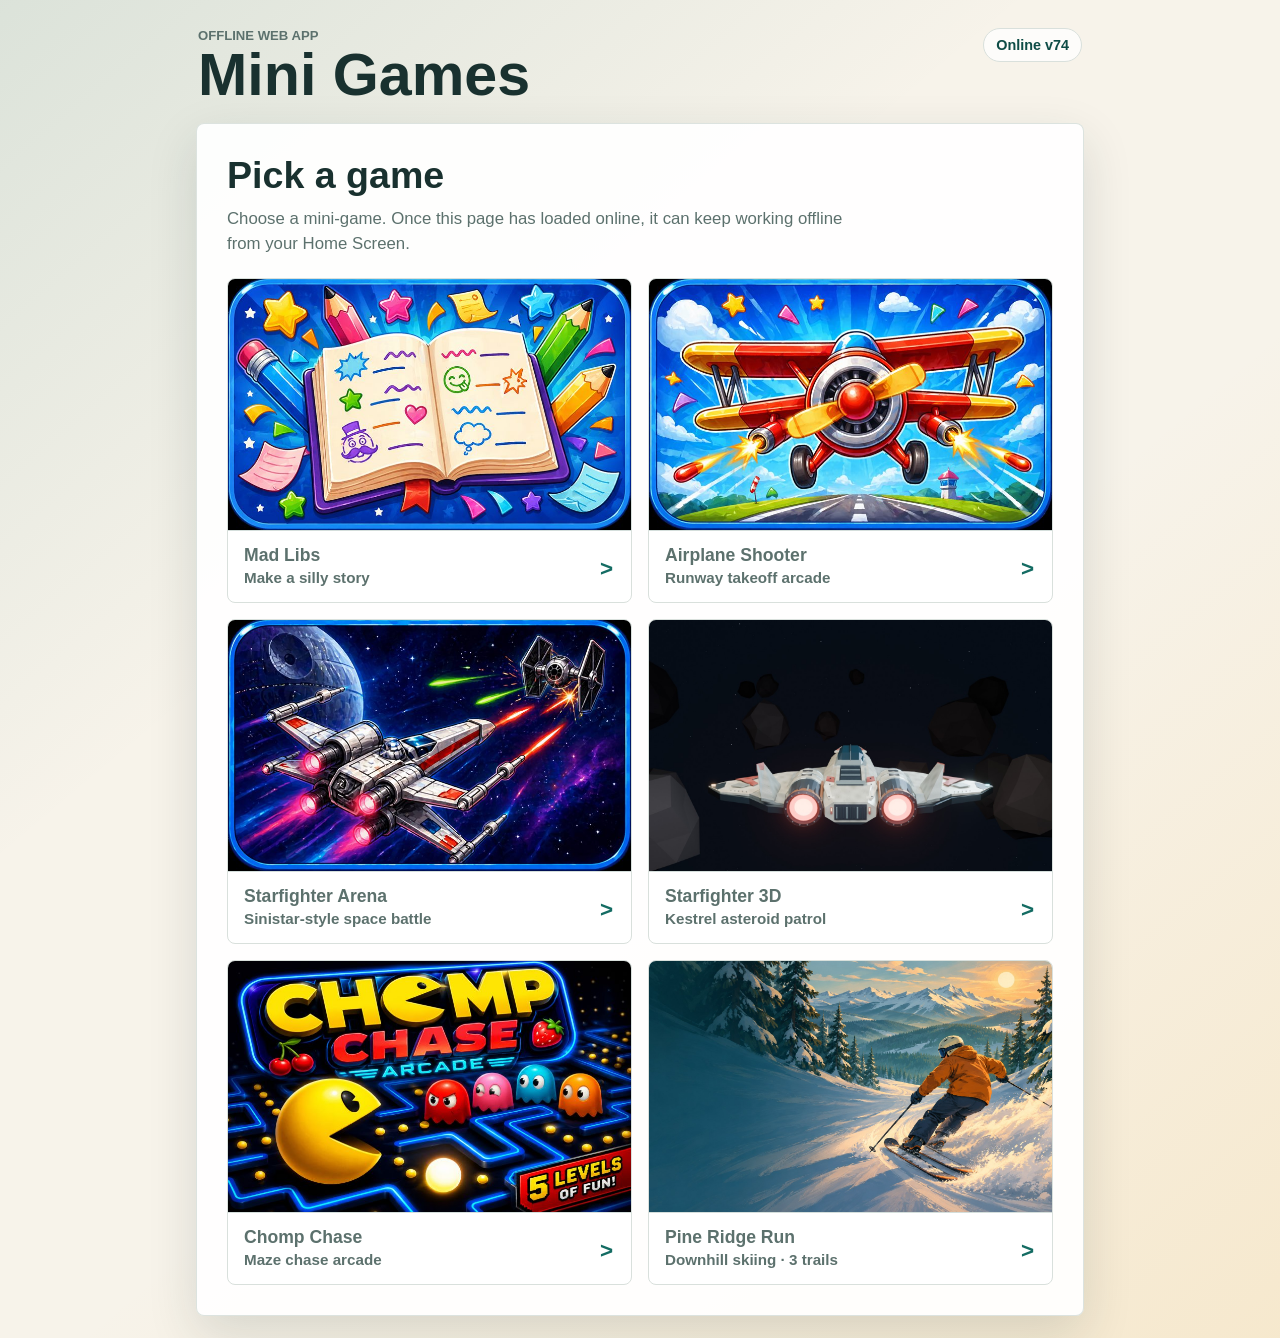
==== commit 05e6cf64: "Add Starfighter 3D asteroid patrol" ====
--- a/index.html
+++ b/index.html
@@ -16,7 +16,8 @@
       {
         "imports": {
           "firebase/app": "https://www.gstatic.com/firebasejs/10.12.5/firebase-app.js",
-          "firebase/firestore": "https://www.gstatic.com/firebasejs/10.12.5/firebase-firestore.js"
+          "firebase/firestore": "https://www.gstatic.com/firebasejs/10.12.5/firebase-firestore.js",
+          "three": "./games/starfighter-3d/vendor/three.module.js"
         }
       }
     </script>
--- a/styles.css
+++ b/styles.css
@@ -35,6 +35,18 @@
     var(--bg);
   -webkit-tap-highlight-color: transparent;
   -webkit-touch-callout: none;
+}
+
+body.gameplay-scroll-lock {
+  position: fixed;
+  left: 0;
+  right: 0;
+  top: var(--gameplay-scroll-offset, 0);
+  width: 100%;
+  height: 100%;
+  overflow: hidden;
+  overscroll-behavior: none;
+  touch-action: none;
 }
 
 button,
@@ -172,15 +184,7 @@
   background: #eef6f3;
 }
 
-.menu-graphic-placeholder {
-  display: grid;
-  place-items: center;
-  color: rgba(25, 49, 47, 0.38);
-  font-size: 2rem;
-  font-weight: 900;
-}
-
-.menu-button > span:not(.menu-graphic-placeholder) {
+.menu-button > span {
   display: block;
   min-width: 0;
   padding: 14px 46px 16px 16px;
@@ -481,20 +485,533 @@
   line-height: 1.45;
 }
 
-.placeholder-art {
-  display: grid;
-  place-items: center;
-  min-height: 160px;
-  margin: 18px 0;
-  border-radius: 8px;
-  background: #e7f1ee;
-  color: var(--brand-dark);
-  font-size: clamp(3rem, 16vw, 6rem);
-  font-weight: 900;
-}
-
 .game-panel {
   padding: clamp(10px, 2.4vw, 18px);
+}
+
+.air-game.is-gameplay-immersive,
+.star-game.is-gameplay-immersive {
+  position: fixed;
+  z-index: 10000;
+  inset: 0;
+  width: 100vw;
+  height: 100vh;
+  height: 100dvh;
+  min-height: 100vh;
+  min-height: 100dvh;
+  padding:
+    max(6px, env(safe-area-inset-top))
+    max(6px, env(safe-area-inset-right))
+    max(6px, env(safe-area-inset-bottom))
+    max(6px, env(safe-area-inset-left));
+  overflow: hidden;
+  overscroll-behavior: none;
+  touch-action: none;
+}
+
+.air-game.is-gameplay-immersive {
+  background: #163b46;
+}
+
+.star-game.is-gameplay-immersive {
+  background: #050810;
+}
+
+.is-gameplay-immersive > .game-header,
+.is-gameplay-immersive > .plane-select,
+.is-gameplay-immersive > .star-select {
+  display: none !important;
+}
+
+.is-gameplay-immersive > .flight-deck,
+.is-gameplay-immersive > .star-deck {
+  display: block !important;
+  width: 100%;
+  height: 100%;
+}
+
+.is-gameplay-immersive .canvas-wrap,
+.is-gameplay-immersive .star-canvas-wrap {
+  width: 100%;
+  max-width: none;
+  height: 100%;
+  margin: 0;
+  overflow: hidden;
+  border-radius: 8px;
+  background: #050810;
+}
+
+.is-gameplay-immersive .flight-canvas,
+.is-gameplay-immersive .star-canvas {
+  width: 100%;
+  height: 100%;
+  max-width: none;
+  aspect-ratio: auto;
+  object-fit: contain;
+  box-shadow: none;
+}
+
+.is-gameplay-immersive .surface-stats {
+  right: max(124px, calc(env(safe-area-inset-right) + 112px));
+}
+
+.gameplay-exit-button {
+  position: absolute;
+  z-index: 30;
+  top: max(10px, env(safe-area-inset-top));
+  right: max(10px, env(safe-area-inset-right));
+  display: none;
+  min-height: 42px;
+  padding: 8px 12px;
+  border: 1px solid rgba(255, 255, 255, 0.4);
+  border-radius: 8px;
+  background: rgba(7, 18, 25, 0.82);
+  color: #ffffff;
+  font-weight: 900;
+  touch-action: manipulation;
+  backdrop-filter: blur(5px);
+}
+
+.is-gameplay-immersive .gameplay-exit-button {
+  display: block;
+}
+
+.pine-cover {
+  background-color: #284b60;
+  background-image: linear-gradient(90deg, #102b3ca0, transparent 75%), url("./assets/menu/pine-ridge-run.jpg");
+  background-position: 58% center;
+  background-size: cover;
+}
+
+.pine-panel {
+  padding: 0;
+  overflow: hidden;
+  background: #132a37;
+  color: #f6f3ea;
+  border: 1px solid #2c4653;
+  border-radius: 18px;
+}
+
+.pine-cover {
+  position: relative;
+  display: flex;
+  min-height: clamp(250px, 43vw, 382px);
+  padding: clamp(18px, 4vw, 44px);
+  align-items: flex-end;
+}
+
+.pine-back {
+  position: absolute;
+  top: 16px;
+  left: 16px;
+  padding: 10px 14px;
+  min-height: 44px;
+  border-radius: 9px;
+  background: #162c39;
+  color: #f6f3ea;
+  cursor: pointer;
+}
+
+.pine-title h2 {
+  margin: 0;
+  color: #fff8e9;
+  font-family: Georgia, serif;
+  font-size: clamp(3.1rem, 8.9vw, 6.1rem);
+  font-weight: 700;
+  line-height: 0.85;
+  letter-spacing: -0.065em;
+  text-shadow: 0 2px 30px #102c3b;
+}
+
+.pine-brief {
+  padding: clamp(20px, 4vw, 36px);
+}
+
+.pine-brief fieldset {
+  margin: 0 0 17px;
+  padding: 0;
+  border: 0;
+}
+
+.pine-brief legend {
+  margin-bottom: 10px;
+  font-weight: 800;
+  font-size: 1.05rem;
+}
+
+.pine-courses {
+  display: grid;
+  grid-template-columns: repeat(3, minmax(0, 1fr));
+  gap: 8px;
+}
+
+.pine-course {
+  padding: 12px;
+  border: 1px solid #59727b;
+  border-radius: 10px;
+  background: #1b3745;
+  color: #f6f3ea;
+  text-align: left;
+  cursor: pointer;
+}
+
+.pine-course[aria-pressed="true"] {
+  background: #324e56;
+  border-color: #f2b46f;
+  box-shadow: inset 0 -3px #f2b46f;
+}
+
+.pine-course > strong,
+.pine-course > span {
+  display: block;
+}
+
+.pine-course > span,
+.pine-help {
+  color: #bed3d6;
+  font-size: 0.83rem;
+}
+
+.pine-help {
+  margin: 12px 0 0;
+}
+
+.pine-launch,
+.pine-result-actions {
+  display: flex;
+  flex-wrap: wrap;
+  align-items: center;
+  gap: 10px 18px;
+}
+
+.pine-primary,
+.pine-secondary {
+  min-height: 45px;
+  padding: 10px 20px;
+  border-radius: 8px;
+  font-weight: 800;
+  cursor: pointer;
+}
+
+.pine-primary {
+  background: #f4b771;
+  color: #202c36;
+}
+
+.pine-secondary {
+  background: #2d4a58;
+  color: #f6f3ea;
+}
+
+.pine-play {
+  position: relative;
+  isolation: isolate;
+  width: 100%;
+  height: min(76vh, 760px);
+  min-height: 260px;
+  overflow: hidden;
+  background: #426e83;
+  touch-action: none;
+  overscroll-behavior: none;
+  -webkit-user-select: none;
+  user-select: none;
+}
+
+.pine-play.is-gameplay-immersive {
+  position: fixed;
+  inset: 0;
+  z-index: 10000;
+  height: 100vh;
+  height: 100dvh;
+  min-height: 0;
+}
+
+.pine-play:fullscreen {
+  width: 100%;
+  height: 100%;
+}
+
+.pine-slope {
+  display: block;
+  width: 100%;
+  height: 100%;
+  outline: none;
+  touch-action: none;
+}
+
+.pine-hud {
+  position: absolute;
+  z-index: 3;
+  inset: 0 0 auto;
+  display: grid;
+  grid-template-columns: 1fr auto;
+  align-items: start;
+  gap: 7px 8px;
+  padding: max(10px, env(safe-area-inset-top)) max(10px, env(safe-area-inset-right)) 0 max(10px, env(safe-area-inset-left));
+  pointer-events: none;
+}
+
+.pine-stats,
+.pine-actions {
+  display: flex;
+  flex-wrap: wrap;
+  gap: 5px;
+}
+
+.pine-stats > span,
+.pine-actions button,
+.pine-progress {
+  border-radius: 8px;
+  background: #142d3ae8;
+  color: #fcf6e7;
+}
+
+.pine-stats > span {
+  display: grid;
+  align-content: center;
+  min-width: 57px;
+  min-height: 45px;
+  padding: 4px 9px;
+  font-size: clamp(0.78rem, 2.2vw, 1.03rem);
+  line-height: 1.12;
+  font-variant-numeric: tabular-nums;
+  white-space: nowrap;
+}
+
+.pine-stats small {
+  margin-bottom: 2px;
+  color: #bcd3d9;
+  font-size: 0.65rem;
+}
+
+.pine-actions button {
+  min-height: 45px;
+  min-width: 44px;
+  padding: 4px 10px;
+  font-size: 0.82rem;
+  font-weight: 750;
+  cursor: pointer;
+  pointer-events: auto;
+}
+
+.pine-progress {
+  grid-column: 1 / -1;
+  justify-self: center;
+  width: min(100%, 390px);
+  display: grid;
+  grid-template-columns: auto 1fr auto;
+  align-items: center;
+  gap: 8px;
+  padding: 5px 9px;
+  font-size: 0.73rem;
+  font-weight: 700;
+  white-space: nowrap;
+}
+
+.pine-progress progress {
+  width: 100%;
+  height: 6px;
+  border: 0;
+  border-radius: 4px;
+  overflow: hidden;
+  background: #507482;
+  accent-color: #f4b771;
+}
+
+.pine-progress progress::-webkit-progress-bar { background: #507482; }
+.pine-progress progress::-webkit-progress-value { background: #f4b771; }
+.pine-progress progress::-moz-progress-bar { background: #f4b771; }
+
+.pine-callout {
+  position: absolute;
+  z-index: 2;
+  top: 27%;
+  left: 50%;
+  transform: translate(-50%, -50%);
+  max-width: 90%;
+  padding: 6px 13px;
+  border-radius: 8px;
+  background: #173746ed;
+  color: #fff5da;
+  font-weight: 850;
+  font-size: clamp(0.86rem, 3vw, 1.28rem);
+  text-align: center;
+  white-space: nowrap;
+  pointer-events: none;
+}
+
+.pine-callout.is-countdown {
+  top: 48%;
+  padding: 12px 25px;
+  border: 1px solid #f4b771;
+  font-family: Georgia, serif;
+  font-size: clamp(3rem, 12vh, 6rem);
+  line-height: 1;
+}
+
+.pine-drive {
+  position: absolute;
+  z-index: 1;
+  inset: auto max(12px, env(safe-area-inset-right)) max(14px, env(safe-area-inset-bottom)) max(12px, env(safe-area-inset-left));
+  display: flex;
+  justify-content: space-between;
+  pointer-events: none;
+}
+
+.pine-drive button {
+  min-width: clamp(71px, 11vw, 104px);
+  min-height: clamp(52px, 8vh, 65px);
+  border-radius: 12px;
+  padding: 8px 14px;
+  background: #143544;
+  color: #fff7e8;
+  font-weight: 850;
+  cursor: pointer;
+  pointer-events: auto;
+  touch-action: none;
+}
+
+.pine-drive .pine-jump {
+  background: #f4b771;
+  color: #202c36;
+}
+
+.pine-drive button:active,
+.pine-drive button.is-held {
+  transform: translateY(2px);
+  box-shadow: inset 0 0 0 2px #eabe86;
+}
+
+.pine-air {
+  position: absolute;
+  z-index: 2;
+  bottom: calc(max(14px, env(safe-area-inset-bottom)) + clamp(59px, 9vh, 75px));
+  left: 50%;
+  width: min(350px, calc(100% - 24px));
+  transform: translateX(-50%);
+  border-radius: 11px;
+  padding: 7px;
+  background: #142d3af2;
+  color: #fcf6e7;
+}
+
+.pine-air-status {
+  display: grid;
+  grid-template-columns: auto 1fr;
+  align-items: center;
+  gap: 8px;
+  padding: 1px 4px 6px;
+  font-size: 0.72rem;
+  font-weight: 800;
+}
+
+.pine-air-status progress {
+  width: 100%;
+  height: 6px;
+  border: 0;
+  border-radius: 4px;
+  overflow: hidden;
+  background: #507482;
+  accent-color: #f4b771;
+}
+
+.pine-air-status progress::-webkit-progress-bar { background: #507482; }
+.pine-air-status progress::-webkit-progress-value { background: #f4b771; }
+.pine-air-status progress::-moz-progress-bar { background: #f4b771; }
+
+.pine-tricks {
+  display: grid;
+  grid-template-columns: repeat(3, minmax(0, 1fr));
+  gap: 5px;
+}
+
+.pine-tricks button {
+  display: grid;
+  place-content: center;
+  min-height: 47px;
+  padding: 4px 2px;
+  border: 1px solid #729597;
+  border-radius: 7px;
+  background: #315661;
+  color: #fffaef;
+  cursor: pointer;
+  touch-action: none;
+  font-size: clamp(0.73rem, 2.2vw, 0.87rem);
+}
+
+.pine-tricks small {
+  color: #d1e8e8;
+  font-size: 0.68rem;
+}
+
+.pine-tricks .is-risky {
+  background: #693d3a;
+  border-color: #d58e75;
+}
+
+.pine-tricks .is-risky small {
+  color: #ffddc8;
+}
+
+.pine-tricks button:disabled {
+  opacity: 0.53;
+  cursor: default;
+}
+
+.pine-tricks button.is-selected {
+  opacity: 1;
+  border-color: #f4b771;
+  box-shadow: inset 0 -2px #f4b771;
+}
+
+@media (min-width: 660px) {
+  .pine-air {
+    bottom: max(14px, env(safe-area-inset-bottom));
+  }
+}
+
+.pine-actions button:disabled,
+.pine-drive button:disabled {
+  visibility: hidden;
+}
+
+.pine-overlay {
+  position: absolute;
+  z-index: 2;
+  inset: 0;
+  display: grid;
+  place-items: center;
+  background: #122b39a6;
+  padding: 14px;
+}
+
+.pine-dialog {
+  width: min(390px, 100%);
+  max-height: 100%;
+  overflow: auto;
+  padding: clamp(16px, 4vw, 28px);
+  border: 1px solid #759099;
+  border-radius: 14px;
+  background: #132e3b;
+  color: #f7f2e5;
+  text-align: center;
+}
+
+.pine-dialog h3 {
+  margin-bottom: 7px;
+  font-family: Georgia, serif;
+  font-size: clamp(1.4rem, 6vw, 2.5rem);
+}
+
+.pine-result-actions {
+  justify-content: center;
+}
+
+@media (max-width: 480px) {
+  .pine-courses { grid-template-columns: 1fr; }
+  .pine-course { display: flex; align-items: center; justify-content: space-between; gap: 6px; }
+  .pine-stats > span { min-width: 0; padding-inline: 6px; }
+  .pine-actions button { padding-inline: 7px; }
 }
 
 .game-header {
@@ -644,6 +1161,19 @@
 
 .air-game[data-layout="landscape"] .flight-canvas {
   aspect-ratio: 16 / 9;
+}
+
+.air-game.is-gameplay-immersive[data-layout="landscape"] .canvas-wrap {
+  width: 100%;
+  max-width: none;
+  height: 100%;
+}
+
+.air-game.is-gameplay-immersive[data-layout="landscape"] .flight-canvas {
+  width: 100%;
+  height: 100%;
+  aspect-ratio: auto;
+  object-fit: fill;
 }
 
 .air-game[data-layout="landscape"] .left-pad {
@@ -862,6 +1392,331 @@
   position: relative;
 }
 
+.air-panel {
+  padding: 0;
+  overflow: hidden;
+  border: 1px solid #314b5b;
+  border-radius: 16px;
+  background: #142d3c;
+  color: #f8f3e4;
+}
+
+.air-panel .air-hangar {
+  display: flex;
+  flex-direction: column;
+  align-items: stretch;
+  justify-content: space-between;
+  min-height: clamp(200px, 35vw, 326px);
+  margin: 0;
+  padding: clamp(14px, 3.4vw, 34px);
+  background:
+    linear-gradient(90deg, #0d263ce8, #15364c69 56%, #17334630),
+    linear-gradient(0deg, #142d3c, #142d3c00 63%),
+    url("./assets/menu/airplane-shooter.jpg") 73% 48% / cover;
+}
+
+.air-hangar-nav {
+  display: flex;
+  flex-wrap: wrap;
+  justify-content: space-between;
+  gap: 7px;
+}
+
+.air-panel .air-hangar-nav button {
+  min-height: 44px;
+  padding: 7px 13px;
+  border: 1px solid #85a6b685;
+  background: #143648db;
+  color: #faf1d9;
+}
+
+.air-panel .air-hangar h2 {
+  margin: 24px 0 6px;
+  color: #fff1d3;
+  font-family: Georgia, serif;
+  font-size: clamp(2.65rem, 7vw, 5rem);
+  letter-spacing: -0.065em;
+  line-height: 0.97;
+  text-shadow: 0 2px 21px #132f42;
+}
+
+.air-panel .air-hangar .intro {
+  margin: 0;
+  color: #dae9e9;
+  font-size: clamp(0.88rem, 2.4vw, 1.07rem);
+}
+
+.air-panel .plane-select {
+  gap: 12px;
+  padding: clamp(15px, 3vw, 29px);
+}
+
+.air-panel .plane-select h3,
+.air-controls-note {
+  margin: 0;
+}
+
+.air-panel .plane-choice {
+  min-height: 114px;
+  border: 1px solid #5f8190;
+  border-radius: 10px;
+  background: #203c4b;
+  color: #f7f2e9;
+}
+
+.air-panel .plane-choice.is-selected {
+  border-color: #efb575;
+  box-shadow: inset 0 -3px #efb575;
+  background: #344e58;
+}
+
+.air-panel .plane-choice span,
+.air-panel .stage-picker,
+.air-controls-note {
+  color: #bed3da;
+}
+
+.air-panel .plane-select .primary-button {
+  justify-self: start;
+  padding-inline: 24px;
+  border: 1px solid #f1b574;
+  background: #f1b574;
+  color: #263545;
+}
+
+.air-controls-note {
+  font-size: 0.86rem;
+}
+
+.air-panel .air-game.is-gameplay-immersive {
+  padding: 0;
+  background: #142d3c;
+}
+
+.air-panel .air-game.is-gameplay-immersive .canvas-wrap,
+.air-panel .flight-canvas {
+  border: 0;
+  border-radius: 0;
+  outline: none;
+}
+
+.air-hud {
+  position: absolute;
+  z-index: 22;
+  top: max(10px, env(safe-area-inset-top));
+  left: max(10px, env(safe-area-inset-left));
+  right: max(10px, env(safe-area-inset-right));
+  display: grid;
+  grid-template-columns: minmax(0, 1fr) auto;
+  align-items: start;
+  gap: 6px;
+  pointer-events: none;
+}
+
+.air-hud-stats,
+.air-hud-actions {
+  display: flex;
+  flex-wrap: wrap;
+  gap: 5px;
+}
+
+.air-hud-stats > span,
+.air-flight-button,
+.air-route {
+  border-radius: 8px;
+  background: #152e3eeb;
+  color: #fff4da;
+}
+
+.air-hud-stats > span {
+  display: grid;
+  align-content: center;
+  min-height: 44px;
+  padding: 4px 8px;
+  line-height: 1.1;
+  font-variant-numeric: tabular-nums;
+}
+
+.air-hud-stats small {
+  color: #b9d4db;
+  font-size: 0.66rem;
+}
+
+.air-hud-stats strong {
+  font-size: clamp(0.77rem, 2.3vw, 1rem);
+}
+
+.air-flight-button {
+  min-width: 44px;
+  min-height: 44px;
+  padding-inline: 9px;
+  font-size: 0.8rem;
+  font-weight: 800;
+  pointer-events: auto;
+  cursor: pointer;
+}
+
+.air-flight-button:disabled {
+  visibility: hidden;
+}
+
+.air-route {
+  grid-column: 1 / -1;
+  justify-self: center;
+  display: grid;
+  grid-template-columns: auto 1fr auto;
+  align-items: center;
+  gap: 8px;
+  width: min(100%, 375px);
+  padding: 5px 9px;
+  font-size: 0.75rem;
+  font-weight: 750;
+}
+
+.air-route progress,
+.air-heat progress {
+  width: 100%;
+  height: 6px;
+  border: 0;
+  border-radius: 5px;
+  overflow: hidden;
+  background: #496876;
+  accent-color: #f1b574;
+}
+
+.air-route progress::-webkit-progress-bar,
+.air-heat progress::-webkit-progress-bar { background: #496876; }
+.air-route progress::-webkit-progress-value,
+.air-heat progress::-webkit-progress-value { background: #f1b574; }
+.air-route progress::-moz-progress-bar,
+.air-heat progress::-moz-progress-bar { background: #f1b574; }
+
+.air-panel .flight-controls {
+  inset: auto max(10px, env(safe-area-inset-right)) max(10px, env(safe-area-inset-bottom)) max(10px, env(safe-area-inset-left));
+}
+
+.air-panel .control-pad {
+  gap: 5px;
+}
+
+.air-panel .control-button {
+  border: 1px solid #627f8c;
+  border-radius: 9px;
+  background: #183547ed;
+  color: #fff2db;
+  box-shadow: none;
+  cursor: pointer;
+}
+
+.air-panel .left-pad .control-button {
+  min-height: clamp(51px, 10vw, 72px);
+  font-size: 1.65rem;
+}
+
+.air-panel .left-pad .control-button::before,
+.air-panel .left-pad .control-button::after,
+.air-panel .fire-control::before {
+  content: none;
+}
+
+.air-panel .control-button:active {
+  background: #345967;
+  border-color: #f1b574;
+}
+
+.air-panel .throttle-stick {
+  grid-column: 2;
+  min-width: 0;
+  gap: 4px;
+  padding: 6px;
+  border-radius: 9px;
+  border: 1px solid #627f8c;
+  box-shadow: none;
+  background: #142e40;
+}
+
+.air-panel .throttle-stick span {
+  min-height: 10px;
+}
+
+.air-fire {
+  grid-column: 1 / -1;
+  align-self: end;
+  display: grid;
+  gap: 3px;
+}
+
+.air-panel .fire-control {
+  grid-column: 1;
+  min-height: 50px;
+  border: 1px solid #ffe0a0;
+  background: #f1b574;
+  color: #242e3b;
+  font-size: 0.87rem;
+}
+
+.air-panel .fire-control.is-firing {
+  background: #ffdba0;
+}
+
+.air-panel .fire-control.is-hot {
+  border-color: #e0a18f;
+  background: #763d3b;
+  color: #fff0dc;
+}
+
+.air-heat {
+  display: grid;
+  grid-template-columns: auto 1fr;
+  align-items: center;
+  gap: 5px;
+  padding: 3px 6px;
+  border-radius: 6px;
+  background: #152e3eeb;
+  color: #fff4da;
+  font-size: 0.69rem;
+}
+
+.air-panel .air-game[data-layout="landscape"] .game-message {
+  top: max(88px, calc(env(safe-area-inset-top) + 80px));
+  width: min(68%, 360px);
+  padding: 6px 9px;
+  border: 1px solid #95acb473;
+  background: #142e3eed;
+  color: #fff1d4;
+  font-size: clamp(0.75rem, 2vw, 0.92rem);
+}
+
+.air-panel .game-message span {
+  color: #d1e4e9;
+}
+
+.air-panel .game-overlay {
+  background: #10283799;
+}
+
+.air-panel .is-flight-overlay {
+  padding-block: clamp(20px, 9vh, 68px);
+}
+
+.air-panel .overlay-card {
+  max-height: 100%;
+  overflow: auto;
+  overscroll-behavior: contain;
+}
+
+@media (max-width: 540px) {
+  .air-panel .air-game[data-layout="landscape"] .right-pad {
+    width: min(39%, 140px);
+    grid-template-columns: minmax(0, 1fr) 26px;
+  }
+  .air-panel .air-game[data-layout="landscape"] .left-pad {
+    width: min(39%, 140px);
+  }
+  .air-hud-stats > span { padding-inline: 6px; }
+  .air-hud-actions { gap: 3px; }
+}
+
 .overlay-card {
   display: grid;
   gap: 12px;
@@ -1406,3 +2261,353 @@
     font-size: 0.8rem;
   }
 }
+
+.sf3-panel {
+  --sf3-ink: #edf6ff;
+  --sf3-muted: #a4bed1;
+  --sf3-line: #3d5a72;
+  --sf3-accent: #9fe6ed;
+  padding: 0;
+  background: #111d30;
+  color: var(--sf3-ink);
+  border: 1px solid var(--sf3-line);
+  border-radius: 16px;
+}
+
+.sf3-cover {
+  display: grid;
+  align-content: space-between;
+  justify-items: start;
+  min-height: clamp(235px, 39vw, 390px);
+  padding: clamp(17px, 4vw, 37px);
+  border-radius: 15px 15px 0 0;
+  background:
+    linear-gradient(0deg, #0a1527, #0a152730 62%),
+    url("./design/starfighter-3d/kestrel-chase.jpg") center 53% / cover;
+}
+
+.sf3-cover h2 {
+  margin: 0;
+  font-size: clamp(2.9rem, 9.5vw, 5.8rem);
+  font-weight: 900;
+  letter-spacing: -0.072em;
+  line-height: 0.97;
+  text-shadow: 0 4px 25px #051121;
+}
+
+.sf3-intro {
+  padding: clamp(18px, 4vw, 32px);
+}
+
+.sf3-intro h3 {
+  font-size: 1.34rem;
+}
+
+.sf3-intro p {
+  margin-bottom: 10px;
+}
+
+.sf3-controls-copy,
+.sf3-status {
+  color: var(--sf3-muted);
+  font-size: 0.86rem;
+}
+
+.sf3-start-row,
+.sf3-hud-actions,
+.sf3-readouts {
+  display: flex;
+  flex-wrap: wrap;
+  align-items: center;
+  gap: 7px;
+}
+
+.sf3-button {
+  min-height: 44px;
+  padding: 8px 13px;
+  border: 1px solid #68879ca8;
+  border-radius: 9px;
+  background: #172c45ec;
+  color: var(--sf3-ink);
+  font-weight: 800;
+  cursor: pointer;
+}
+
+.sf3-button:active {
+  background: #31566b;
+}
+
+.sf3-button:disabled {
+  opacity: 0.48;
+  cursor: default;
+}
+
+.sf3-primary {
+  border-color: #baf9f6;
+  background: #a0e3ea;
+  color: #102738;
+}
+
+.sf3-primary:active {
+  background: #d4ffff;
+}
+
+.sf3-flight {
+  position: relative;
+  isolation: isolate;
+  height: min(76vh, 760px);
+  min-height: 260px;
+  overflow: hidden;
+  touch-action: none;
+  overscroll-behavior: none;
+  background: #050b18;
+  -webkit-user-select: none;
+  user-select: none;
+}
+
+.sf3-flight.is-gameplay-immersive {
+  position: fixed;
+  z-index: 11000;
+  inset: 0;
+  height: 100vh;
+  height: 100dvh;
+  min-height: 0;
+}
+
+.sf3-flight:fullscreen {
+  width: 100%;
+  height: 100%;
+}
+
+.sf3-space {
+  width: 100%;
+  height: 100%;
+  display: block;
+  outline: none;
+}
+
+.sf3-hud {
+  position: absolute;
+  z-index: 4;
+  top: max(10px, env(safe-area-inset-top));
+  right: max(10px, env(safe-area-inset-right));
+  left: max(10px, env(safe-area-inset-left));
+  display: flex;
+  flex-wrap: wrap;
+  align-items: flex-start;
+  justify-content: space-between;
+  gap: 6px;
+  pointer-events: none;
+}
+
+.sf3-hud-actions {
+  pointer-events: auto;
+}
+
+.sf3-readouts span {
+  display: grid;
+  gap: 1px;
+  min-width: 61px;
+  min-height: 44px;
+  padding: 4px 8px;
+  border: 1px solid #48627a85;
+  border-radius: 8px;
+  background: #101c30e8;
+  color: var(--sf3-muted);
+  font-size: 0.65rem;
+  font-variant-numeric: tabular-nums;
+}
+
+.sf3-readouts strong {
+  color: var(--sf3-ink);
+  font-size: clamp(0.77rem, 1.8vw, 1.01rem);
+  white-space: nowrap;
+}
+
+.sf3-callout {
+  position: absolute;
+  z-index: 1;
+  top: max(70px, calc(env(safe-area-inset-top) + 61px));
+  left: 50%;
+  transform: translateX(-50%);
+  max-width: calc(100% - 30px);
+  margin: 0;
+  padding: 6px 13px;
+  border: 1px solid #64849e80;
+  border-radius: 8px;
+  background: #13243ced;
+  color: var(--sf3-ink);
+  font-size: clamp(0.77rem, 2vw, 0.95rem);
+  font-weight: 720;
+  text-align: center;
+  pointer-events: none;
+}
+
+.sf3-callout.is-threat {
+  color: #ffd7b8;
+  border-color: #e6765fb3;
+  background: #481e29ed;
+}
+
+.sf3-flight.is-hit::after {
+  position: absolute;
+  z-index: 1;
+  inset: 0;
+  content: "";
+  pointer-events: none;
+  box-shadow: inset 0 0 34px 7px #ff463d99;
+}
+
+.sf3-reticle,
+.sf3-target,
+.sf3-edge {
+  position: absolute;
+  z-index: 1;
+  transform: translate(-50%, -50%);
+  pointer-events: none;
+}
+
+.sf3-reticle {
+  width: 27px;
+  height: 27px;
+  top: 50%;
+  left: 50%;
+  border: 1px solid transparent;
+  border-right-color: #d5f2ffbc;
+  border-left-color: #d5f2ffbc;
+  border-radius: 50%;
+  color: #d5f2ff;
+}
+
+.sf3-reticle::after {
+  position: absolute;
+  content: "";
+  width: 3px;
+  height: 3px;
+  top: 50%;
+  left: 50%;
+  transform: translate(-50%, -50%);
+  border-radius: 50%;
+  background: currentColor;
+}
+
+.sf3-reticle.is-aligned {
+  border-right-color: var(--sf3-accent);
+  border-left-color: var(--sf3-accent);
+  color: var(--sf3-accent);
+  box-shadow: 0 0 14px #8ff9ff35;
+}
+
+.sf3-target {
+  width: 43px;
+  height: 43px;
+  color: #ffd296;
+  background:
+    linear-gradient(currentColor, currentColor) left top / 10px 1px no-repeat,
+    linear-gradient(currentColor, currentColor) left top / 1px 10px no-repeat,
+    linear-gradient(currentColor, currentColor) right top / 10px 1px no-repeat,
+    linear-gradient(currentColor, currentColor) right top / 1px 10px no-repeat,
+    linear-gradient(currentColor, currentColor) left bottom / 10px 1px no-repeat,
+    linear-gradient(currentColor, currentColor) left bottom / 1px 10px no-repeat,
+    linear-gradient(currentColor, currentColor) right bottom / 10px 1px no-repeat,
+    linear-gradient(currentColor, currentColor) right bottom / 1px 10px no-repeat;
+}
+
+.sf3-target::after {
+  position: absolute;
+  content: attr(data-hits);
+  top: 100%;
+  left: 50%;
+  transform: translateX(-50%);
+  white-space: nowrap;
+  font-size: 0.67rem;
+  font-weight: 750;
+  text-shadow: 0 1px 3px #090b10;
+}
+
+.sf3-edge {
+  transform: translate(-50%, -50%) rotate(var(--sf3-bearing, 0rad));
+  width: 22px;
+  height: 19px;
+  background: #ffd296;
+  clip-path: polygon(50% 0, 100% 100%, 50% 68%, 0 100%);
+}
+
+.sf3-touch {
+  position: absolute;
+  z-index: 2;
+  inset: auto max(13px, env(safe-area-inset-right)) max(13px, env(safe-area-inset-bottom)) max(13px, env(safe-area-inset-left));
+  display: flex;
+  justify-content: space-between;
+  align-items: flex-end;
+  pointer-events: none;
+}
+
+.sf3-stick {
+  position: relative;
+  width: clamp(105px, 19vmin, 155px);
+  aspect-ratio: 1;
+  border: 1px solid #78a0bcbd;
+  border-radius: 50%;
+  background: radial-gradient(circle, #284563b4 0 28%, #182e46b2 29% 62%, #678aad66 63% 64%, #132138e0 65%);
+  touch-action: none;
+  pointer-events: auto;
+}
+
+.sf3-stick span {
+  position: absolute;
+  top: 50%;
+  left: 50%;
+  transform: translate(-50%, -50%);
+  width: 37%;
+  aspect-ratio: 1;
+  border: 1px solid #c0dde9;
+  border-radius: 50%;
+  background: radial-gradient(circle at 37% 32%, #b3d3e6, #6083a9 68%, #416582);
+  pointer-events: none;
+}
+
+.sf3-thumbs {
+  display: flex;
+  align-items: end;
+  gap: 8px;
+}
+
+.sf3-thumbs .sf3-button {
+  min-width: 67px;
+  min-height: 55px;
+  pointer-events: auto;
+  touch-action: none;
+}
+
+.sf3-thumbs .sf3-primary {
+  min-width: 83px;
+  min-height: 67px;
+}
+
+.sf3-overlay {
+  position: absolute;
+  z-index: 3;
+  inset: 0;
+  display: grid;
+  place-items: center;
+  padding: 63px 14px 14px;
+  background: #06111bc2;
+}
+
+.sf3-dialog {
+  width: min(100%, 410px);
+  padding: clamp(14px, 3.6vw, 26px);
+  border-radius: 13px;
+  border: 1px solid var(--sf3-line);
+  background: #111e32;
+}
+
+.sf3-dialog p { color: var(--sf3-muted); }
+
+@media (max-width: 580px) {
+  .sf3-readouts span { min-width: 0; padding-inline: 5px; }
+  .sf3-hud { gap: 4px; }
+  .sf3-hud-actions { gap: 4px; }
+  .sf3-hud-actions .sf3-button { padding-inline: 7px; font-size: 0.79rem; }
+}
